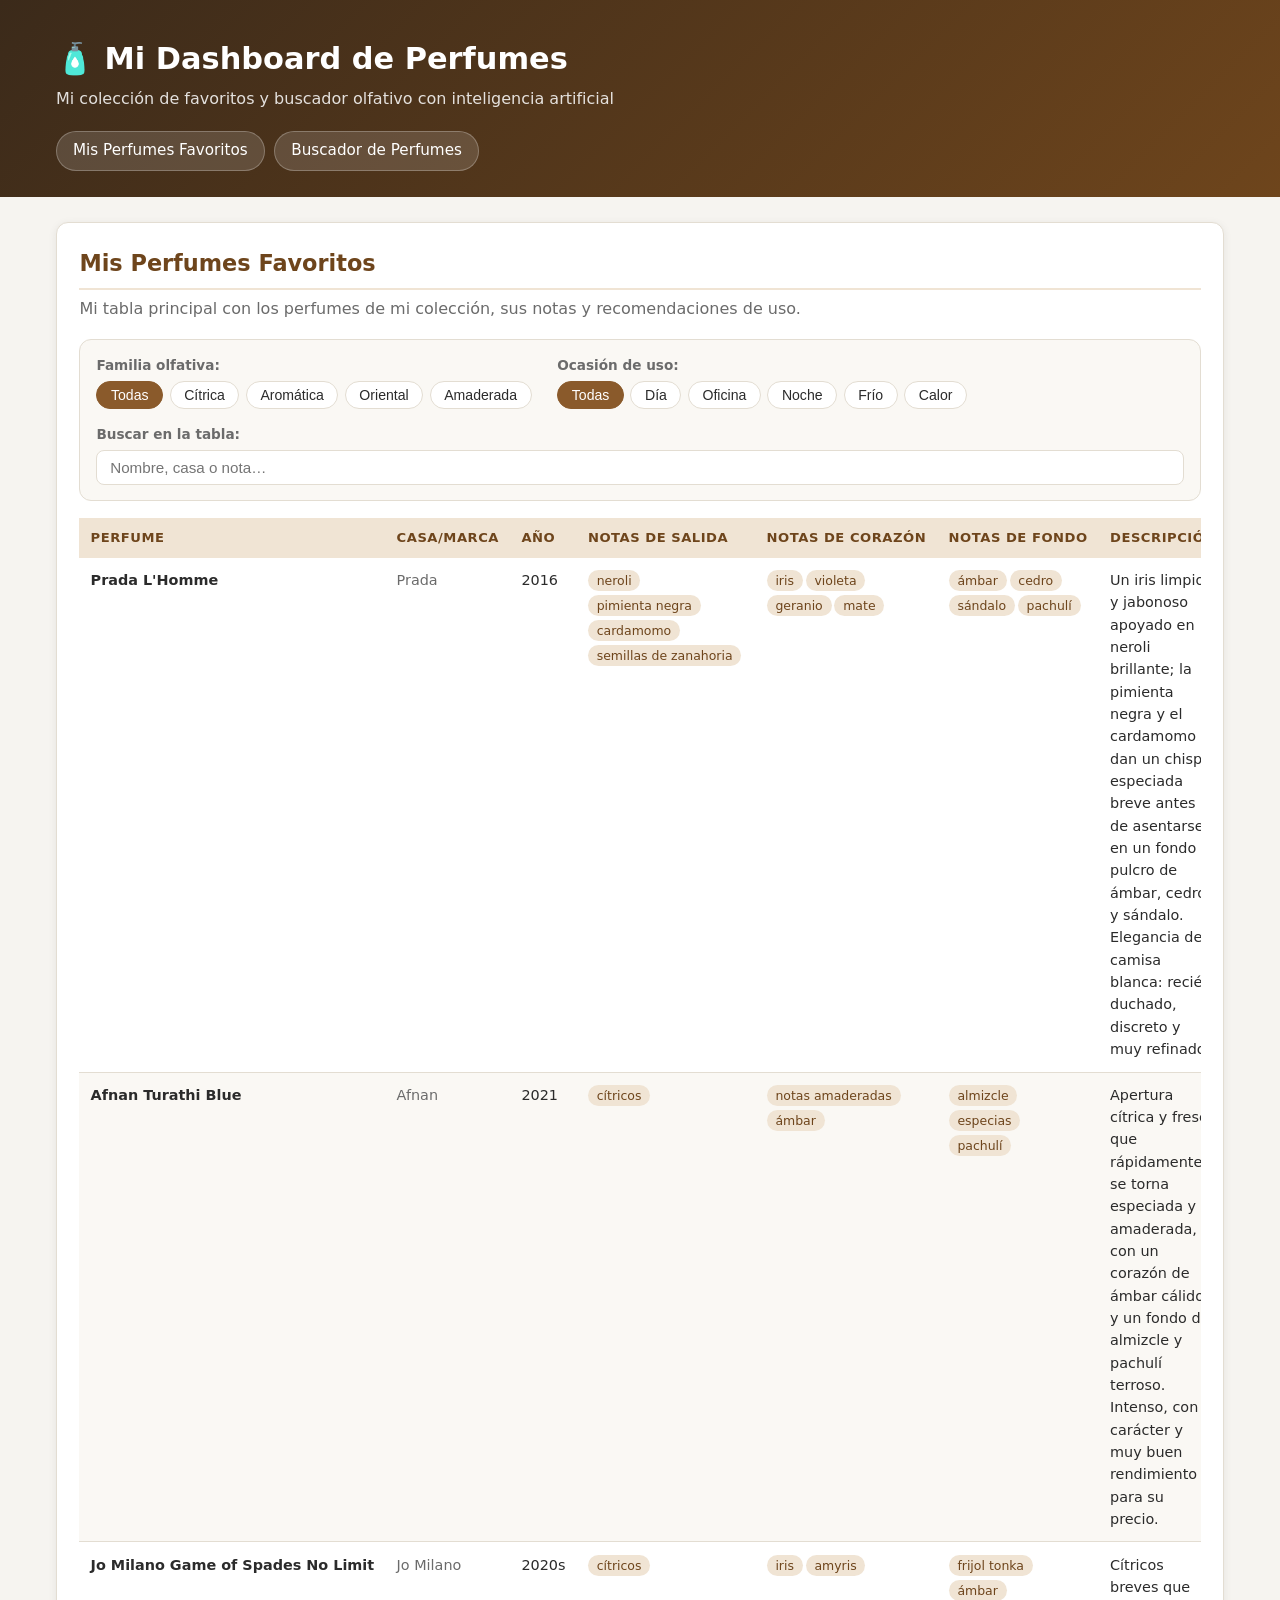
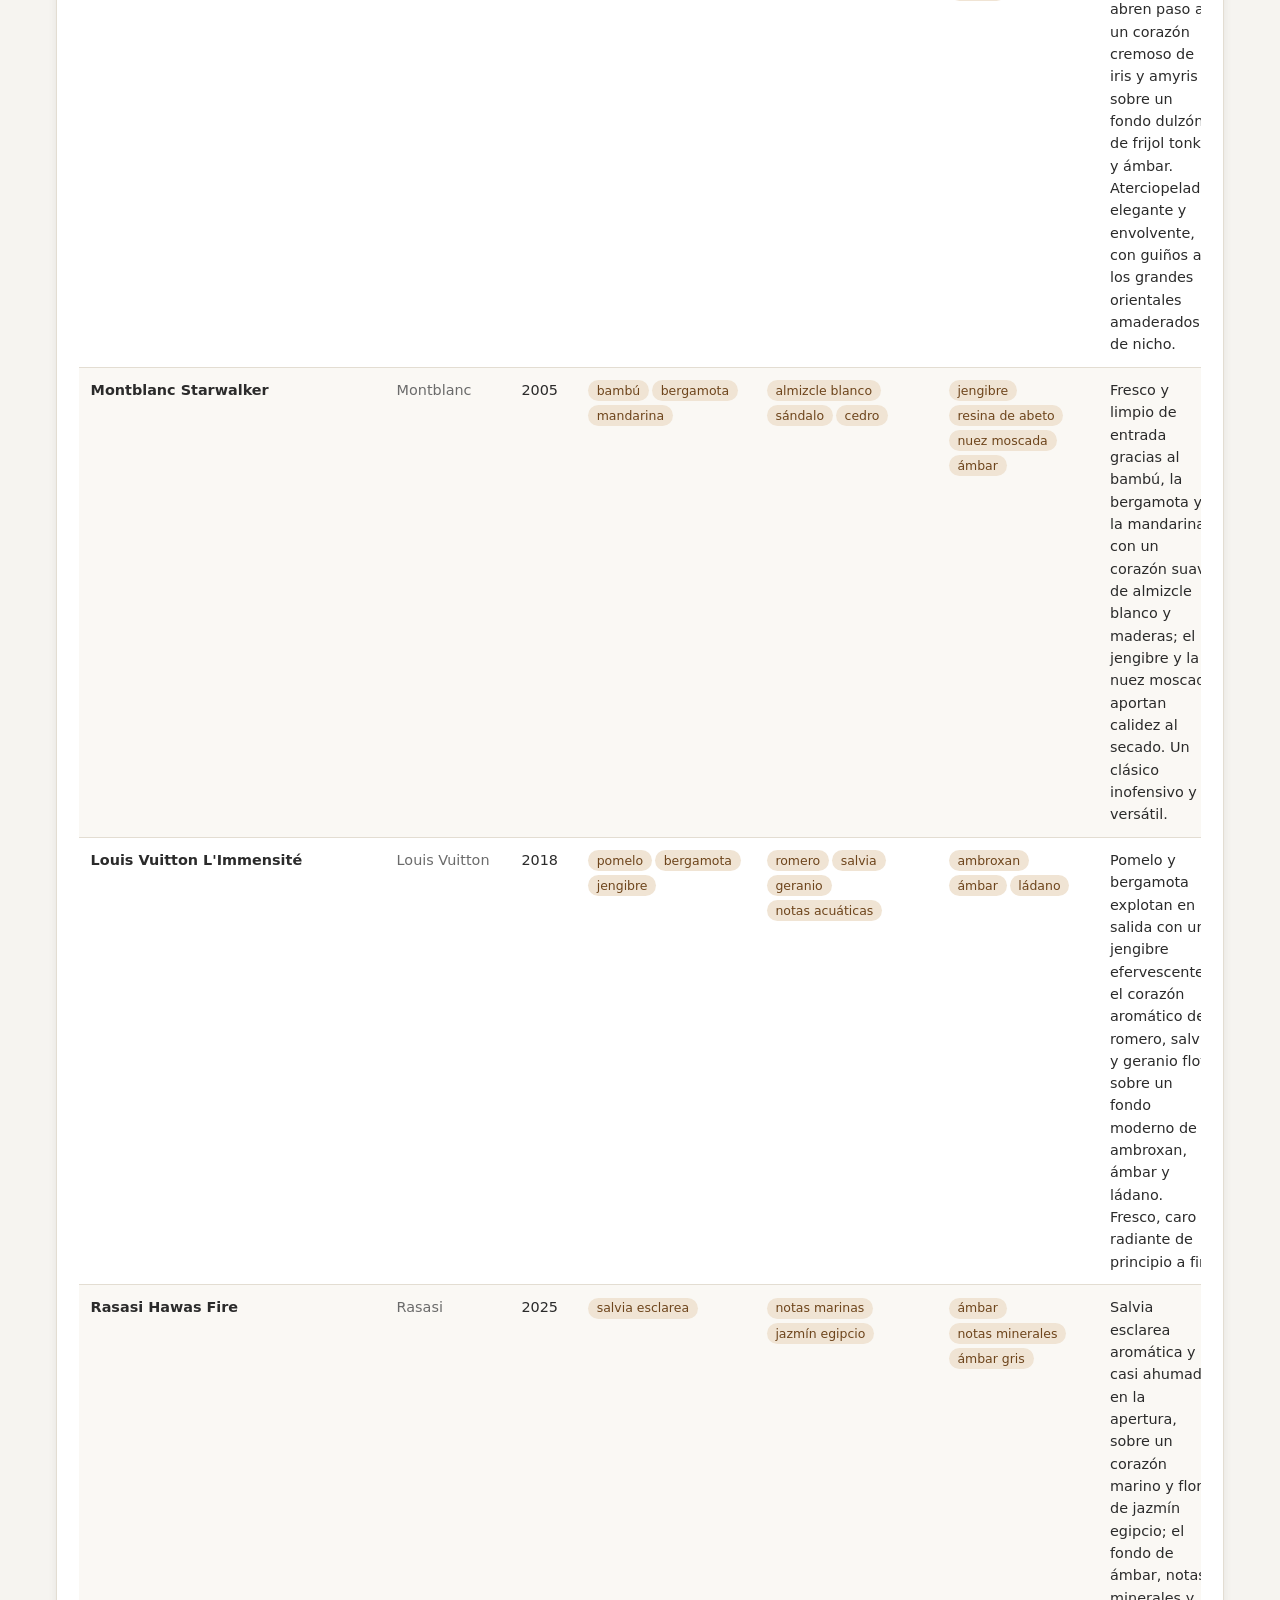
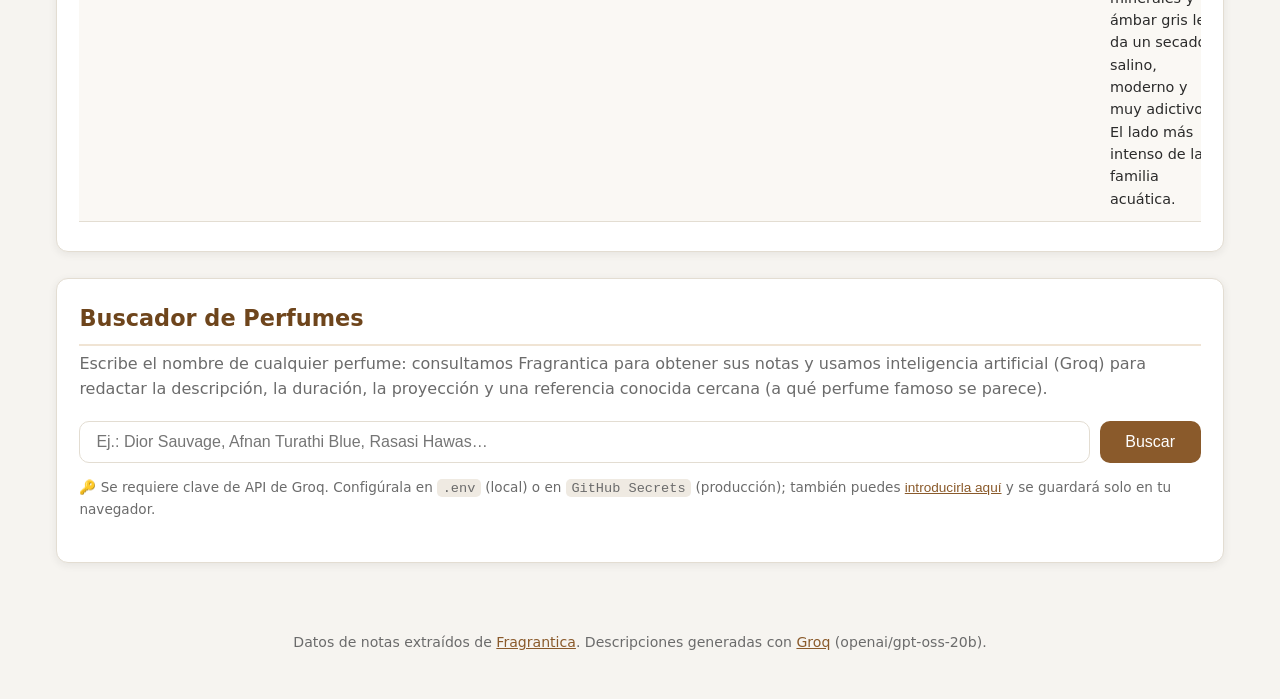
==== index.html @ b3ac0131 "Dashboard de perfumes: favoritos + buscador (Fragrantica + Groq)" ====
<!DOCTYPE html>
<html lang="es">
<head>
  <meta charset="UTF-8">
  <meta name="viewport" content="width=device-width, initial-scale=1.0">
  <title>Mi Dashboard de Perfumes</title>
  <meta name="description" content="Dashboard personal de perfumes: colección de favoritos y buscador con notas olfativas, duración, proyección y referencias conocidas.">
  <link rel="stylesheet" href="css/styles.css">
  <link rel="icon" href="data:image/svg+xml,<svg xmlns='http://www.w3.org/2000/svg' viewBox='0 0 100 100'><text y='.9em' font-size='90'>🧴</text></svg>">
</head>
<body>
  <header class="site-header">
    <div class="container">
      <h1>🧴 Mi Dashboard de Perfumes</h1>
      <p class="tagline">Mi colección de favoritos y buscador olfativo con inteligencia artificial</p>
      <nav class="main-nav">
        <a href="#favoritos">Mis Perfumes Favoritos</a>
        <a href="#buscador">Buscador de Perfumes</a>
      </nav>
    </div>
  </header>

  <main class="container">

    <!-- ===================== SECCIÓN 1: FAVORITOS ===================== -->
    <section id="favoritos" class="seccion">
      <h2>Mis Perfumes Favoritos</h2>
      <p class="seccion-desc">Mi tabla principal con los perfumes de mi colección, sus notas y recomendaciones de uso.</p>

      <div class="filtros" role="group" aria-label="Filtros de la tabla">
        <div class="filtro-grupo">
          <span class="filtro-titulo">Familia olfativa:</span>
          <div class="filtro-botones" id="filtro-familia">
            <button class="btn-filtro activo" data-familia="todas">Todas</button>
            <button class="btn-filtro" data-familia="cítrica">Cítrica</button>
            <button class="btn-filtro" data-familia="aromática">Aromática</button>
            <button class="btn-filtro" data-familia="oriental">Oriental</button>
            <button class="btn-filtro" data-familia="amaderada">Amaderada</button>
          </div>
        </div>
        <div class="filtro-grupo">
          <span class="filtro-titulo">Ocasión de uso:</span>
          <div class="filtro-botones" id="filtro-ocasion">
            <button class="btn-filtro activo" data-ocasion="todas">Todas</button>
            <button class="btn-filtro" data-ocasion="día">Día</button>
            <button class="btn-filtro" data-ocasion="oficina">Oficina</button>
            <button class="btn-filtro" data-ocasion="noche">Noche</button>
            <button class="btn-filtro" data-ocasion="frío">Frío</button>
            <button class="btn-filtro" data-ocasion="calor">Calor</button>
          </div>
        </div>
        <div class="filtro-grupo filtro-busqueda">
          <label class="filtro-titulo" for="buscar-tabla">Buscar en la tabla:</label>
          <input type="search" id="buscar-tabla" placeholder="Nombre, casa o nota…" autocomplete="off">
        </div>
      </div>

      <div class="tabla-contenedor">
        <table id="tabla-perfumes">
          <thead>
            <tr>
              <th>Perfume</th>
              <th>Casa/Marca</th>
              <th>Año</th>
              <th>Notas de Salida</th>
              <th>Notas de Corazón</th>
              <th>Notas de Fondo</th>
              <th>Descripción</th>
              <th>Duración</th>
              <th>Proyección</th>
              <th>Recomendación de uso</th>
            </tr>
          </thead>
          <tbody id="tbody-perfumes"></tbody>
        </table>
        <p id="tabla-vacia" class="tabla-vacia" hidden>No hay perfumes que coincidan con los filtros seleccionados.</p>
      </div>
    </section>

    <!-- ===================== SECCIÓN 2: BUSCADOR ===================== -->
    <section id="buscador" class="seccion">
      <h2>Buscador de Perfumes</h2>
      <p class="seccion-desc">
        Escribe el nombre de cualquier perfume: consultamos Fragrantica para obtener sus notas y usamos
        inteligencia artificial (Groq) para redactar la descripción, la duración, la proyección y una
        referencia conocida cercana (a qué perfume famoso se parece).
      </p>

      <form id="form-buscador" class="form-buscador">
        <input type="search" id="input-perfume" placeholder="Ej.: Dior Sauvage, Afnan Turathi Blue, Rasasi Hawas…" autocomplete="off" required>
        <button type="submit" id="btn-buscar">Buscar</button>
      </form>
      <p class="nota-api">
        🔑 Se requiere clave de API de Groq. Configúrala en <code>.env</code> (local) o en
        <code>GitHub Secrets</code> (producción); también puedes <button type="button" id="btn-config-clave" class="enlace-boton">introducirla aquí</button>
        y se guardará solo en tu navegador.
      </p>

      <div id="estado-busqueda" class="estado-busqueda" hidden></div>

      <article id="resultado" class="resultado" hidden></article>
    </section>

  </main>

  <footer class="site-footer">
    <div class="container">
      <p>Datos de notas extraídos de <a href="https://www.fragrantica.es/" target="_blank" rel="noopener">Fragrantica</a>.
      Descripciones generadas con <a href="https://groq.com" target="_blank" rel="noopener">Groq</a> (openai/gpt-oss-20b).</p>
    </div>
  </footer>

  <script src="js/config.js"></script>
  <script src="js/data.js"></script>
  <script src="js/app.js"></script>
  <script src="js/buscador.js"></script>
</body>
</html>
---- css/styles.css ----
/* ============================================================
   Dashboard de Perfumes — hoja de estilos
   ============================================================ */

:root {
  --fondo: #f6f4f0;
  --tarjeta: #ffffff;
  --texto: #2b2b2b;
  --texto-suave: #6b6b6b;
  --acento: #8a5a2b;       /* ámbar */
  --acento-oscuro: #6e451c;
  --acento-claro: #f0e4d4;
  --borde: #e3ddd2;
  --exito: #2e7d32;
  --error: #b3261e;
  --sombra: 0 2px 8px rgba(43, 43, 43, 0.08);
  --radio: 12px;
}

* { box-sizing: border-box; }

html { scroll-behavior: smooth; }

body {
  margin: 0;
  font-family: "Segoe UI", system-ui, -apple-system, Roboto, "Helvetica Neue", Arial, sans-serif;
  background: var(--fondo);
  color: var(--texto);
  line-height: 1.55;
}

.container {
  max-width: 1200px;
  margin: 0 auto;
  padding: 0 1rem;
}

/* ---------- Cabecera ---------- */
.site-header {
  background: linear-gradient(135deg, #3b2a1a 0%, #6e451c 100%);
  color: #fff;
  padding: 2.2rem 0 1.6rem;
}

.site-header h1 { margin: 0 0 0.3rem; font-size: 1.9rem; }
.tagline { margin: 0 0 1.2rem; opacity: 0.85; }

.main-nav { display: flex; gap: 0.6rem; flex-wrap: wrap; }
.main-nav a {
  color: #fff;
  text-decoration: none;
  background: rgba(255, 255, 255, 0.14);
  border: 1px solid rgba(255, 255, 255, 0.25);
  padding: 0.45rem 1rem;
  border-radius: 999px;
  font-size: 0.95rem;
  transition: background 0.2s;
}
.main-nav a:hover { background: rgba(255, 255, 255, 0.28); }

/* ---------- Secciones ---------- */
.seccion {
  background: var(--tarjeta);
  border: 1px solid var(--borde);
  border-radius: var(--radio);
  box-shadow: var(--sombra);
  margin: 1.6rem 0;
  padding: 1.4rem 1.4rem 1.8rem;
}

.seccion h2 {
  margin: 0 0 0.3rem;
  font-size: 1.4rem;
  color: var(--acento-oscuro);
  border-bottom: 2px solid var(--acento-claro);
  padding-bottom: 0.5rem;
}

.seccion-desc { color: var(--texto-suave); margin-top: 0.4rem; }

/* ---------- Filtros ---------- */
.filtros {
  display: flex;
  flex-wrap: wrap;
  gap: 0.9rem 1.6rem;
  align-items: flex-end;
  margin: 1.1rem 0;
  padding: 0.9rem 1rem;
  background: #faf8f4;
  border: 1px solid var(--borde);
  border-radius: var(--radio);
}

.filtro-grupo { display: flex; flex-direction: column; gap: 0.35rem; }
.filtro-titulo { font-size: 0.85rem; font-weight: 600; color: var(--texto-suave); }

.filtro-botones { display: flex; flex-wrap: wrap; gap: 0.4rem; }

.btn-filtro {
  border: 1px solid var(--borde);
  background: #fff;
  color: var(--texto);
  padding: 0.32rem 0.85rem;
  border-radius: 999px;
  cursor: pointer;
  font-size: 0.88rem;
  transition: all 0.15s;
}
.btn-filtro:hover { border-color: var(--acento); color: var(--acento-oscuro); }
.btn-filtro.activo {
  background: var(--acento);
  border-color: var(--acento);
  color: #fff;
}

.filtro-busqueda { flex: 1 1 220px; }
.filtro-busqueda input {
  width: 100%;
  padding: 0.5rem 0.8rem;
  border: 1px solid var(--borde);
  border-radius: 8px;
  font-size: 0.95rem;
}
.filtro-busqueda input:focus { outline: 2px solid var(--acento-claro); border-color: var(--acento); }

/* ---------- Tabla ---------- */
.tabla-contenedor { overflow-x: auto; }

#tabla-perfumes {
  width: 100%;
  border-collapse: collapse;
  font-size: 0.9rem;
  min-width: 1080px;
}

#tabla-perfumes thead th {
  background: var(--acento-claro);
  color: var(--acento-oscuro);
  text-align: left;
  padding: 0.6rem 0.7rem;
  font-size: 0.82rem;
  text-transform: uppercase;
  letter-spacing: 0.04em;
  position: sticky;
  top: 0;
  white-space: nowrap;
}

#tabla-perfumes tbody td {
  padding: 0.7rem;
  border-bottom: 1px solid var(--borde);
  vertical-align: top;
}

#tabla-perfumes tbody tr:nth-child(even) { background: #faf8f4; }
#tabla-perfumes tbody tr:hover { background: var(--acento-claro); }

#tabla-perfumes td.col-perfume { font-weight: 700; white-space: nowrap; }
#tabla-perfumes td.col-casa { white-space: nowrap; color: var(--texto-suave); }
#tabla-perfumes td.col-ano { white-space: nowrap; }
#tabla-perfumes td.notas { min-width: 130px; }

.pastilla {
  display: inline-block;
  background: var(--acento-claro);
  color: var(--acento-oscuro);
  border-radius: 999px;
  padding: 0.05rem 0.55rem;
  margin: 0 0.18rem 0.18rem 0;
  font-size: 0.78rem;
  white-space: nowrap;
}

.pastilla-ocasion {
  background: #e8efe6;
  color: #2e5d33;
}

.duracion { font-weight: 700; color: var(--acento-oscuro); white-space: nowrap; }

.tabla-vacia { color: var(--texto-suave); font-style: italic; padding: 1rem; }

/* ---------- Buscador ---------- */
.form-buscador {
  display: flex;
  gap: 0.6rem;
  margin: 1.2rem 0 0.6rem;
  flex-wrap: wrap;
}

.form-buscador input {
  flex: 1 1 320px;
  padding: 0.7rem 1rem;
  font-size: 1rem;
  border: 1px solid var(--borde);
  border-radius: 10px;
}
.form-buscador input:focus { outline: 2px solid var(--acento-claro); border-color: var(--acento); }

.form-buscador button, .btn-accion {
  background: var(--acento);
  color: #fff;
  border: none;
  border-radius: 10px;
  padding: 0.7rem 1.6rem;
  font-size: 1rem;
  cursor: pointer;
  transition: background 0.2s;
}
.form-buscador button:hover, .btn-accion:hover { background: var(--acento-oscuro); }
.form-buscador button:disabled { background: #c9bcab; cursor: wait; }

.nota-api { font-size: 0.85rem; color: var(--texto-suave); }
.nota-api code {
  background: #efeae2;
  padding: 0.1rem 0.35rem;
  border-radius: 5px;
}
.enlace-boton {
  background: none;
  border: none;
  color: var(--acento);
  text-decoration: underline;
  cursor: pointer;
  font-size: inherit;
  padding: 0;
}

.estado-busqueda {
  margin: 1rem 0;
  padding: 0.8rem 1rem;
  border-radius: 10px;
  background: #eef3fb;
  border: 1px solid #cfdcee;
  color: #1c4587;
  font-size: 0.95rem;
}
.estado-busqueda.error {
  background: #fdecea;
  border-color: #f5c6c0;
  color: var(--error);
}
.estado-busqueda .paso { display: block; margin: 0.15rem 0; }

/* ---------- Resultado ---------- */
.resultado {
  margin-top: 1.2rem;
  border: 1px solid var(--borde);
  border-radius: var(--radio);
  overflow: hidden;
}

.resultado-cabecera {
  background: linear-gradient(135deg, #3b2a1a, #6e451c);
  color: #fff;
  padding: 1.1rem 1.3rem;
}
.resultado-cabecera h3 { margin: 0; font-size: 1.25rem; }
.resultado-cabecera p { margin: 0.2rem 0 0; opacity: 0.85; font-size: 0.9rem; }

.resultado-cuerpo { padding: 1.2rem 1.3rem; display: grid; gap: 1rem; }

.bloque-notas {
  display: grid;
  grid-template-columns: repeat(auto-fit, minmax(220px, 1fr));
  gap: 0.8rem;
}
.nota-bloque {
  background: #faf8f4;
  border: 1px solid var(--borde);
  border-radius: 10px;
  padding: 0.8rem 1rem;
}
.nota-bloque h4 {
  margin: 0 0 0.45rem;
  font-size: 0.82rem;
  text-transform: uppercase;
  letter-spacing: 0.05em;
  color: var(--acento-oscuro);
}

.bloque-detalle { display: grid; grid-template-columns: repeat(auto-fit, minmax(240px, 1fr)); gap: 0.8rem; }
.detalle-item {
  border-left: 4px solid var(--acento);
  background: #faf8f4;
  border-radius: 0 10px 10px 0;
  padding: 0.7rem 1rem;
}
.detalle-item h4 {
  margin: 0 0 0.3rem;
  font-size: 0.78rem;
  text-transform: uppercase;
  letter-spacing: 0.05em;
  color: var(--texto-suave);
}
.detalle-item p { margin: 0; }

.referencia {
  background: var(--acento-claro);
  border: 1px dashed var(--acento);
  border-radius: 10px;
  padding: 0.9rem 1.1rem;
}
.referencia h4 { margin: 0 0 0.3rem; color: var(--acento-oscuro); }
.referencia p { margin: 0; font-size: 1.02rem; }

.resultado-fuente { font-size: 0.8rem; color: var(--texto-suave); }
.resultado-fuente a { color: var(--acento); }

/* ---------- Pie ---------- */
.site-footer {
  margin-top: 2rem;
  padding: 1.4rem 0 2rem;
  color: var(--texto-suave);
  font-size: 0.88rem;
  text-align: center;
}
.site-footer a { color: var(--acento); }

/* ---------- Responsive ---------- */
@media (max-width: 720px) {
  .site-header h1 { font-size: 1.5rem; }
  .seccion { padding: 1rem 0.9rem 1.3rem; }
  .form-buscador button { width: 100%; }
}

@media (prefers-reduced-motion: reduce) {
  html { scroll-behavior: auto; }
  * { transition: none; }
}
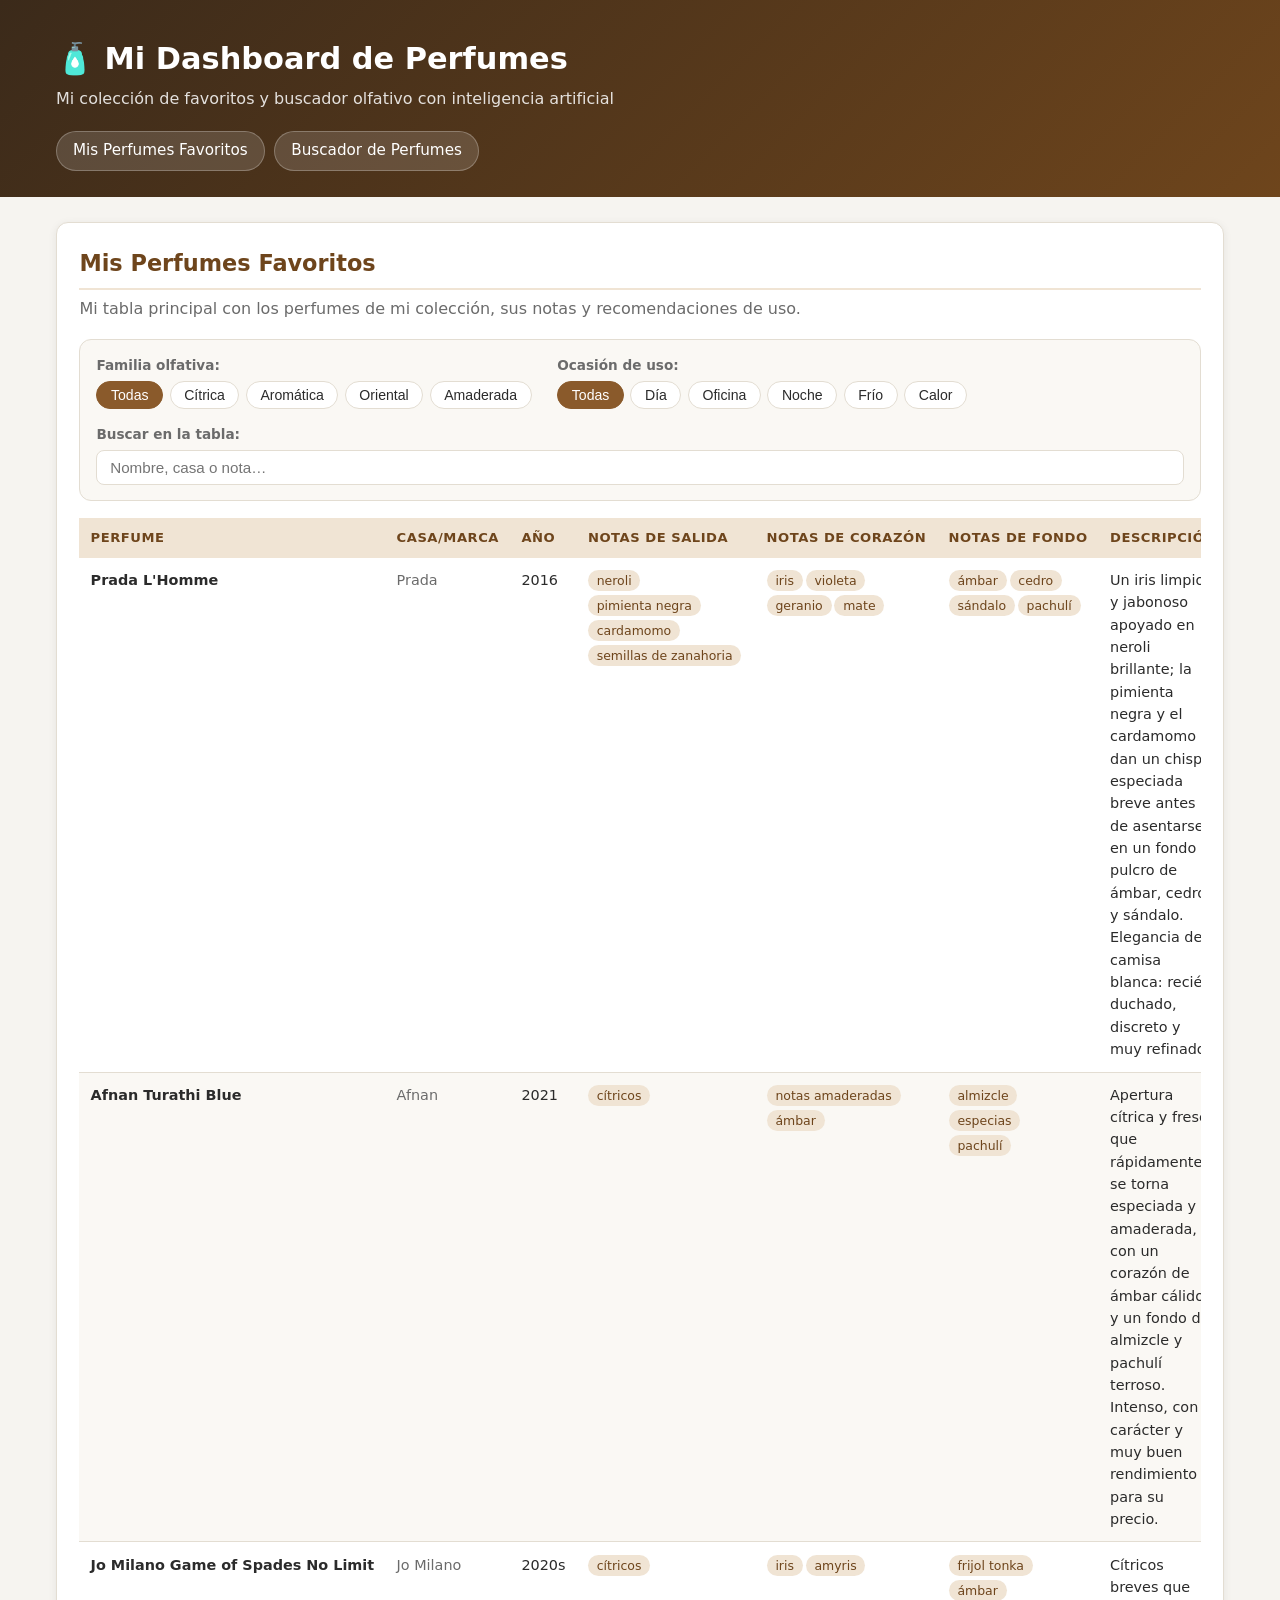
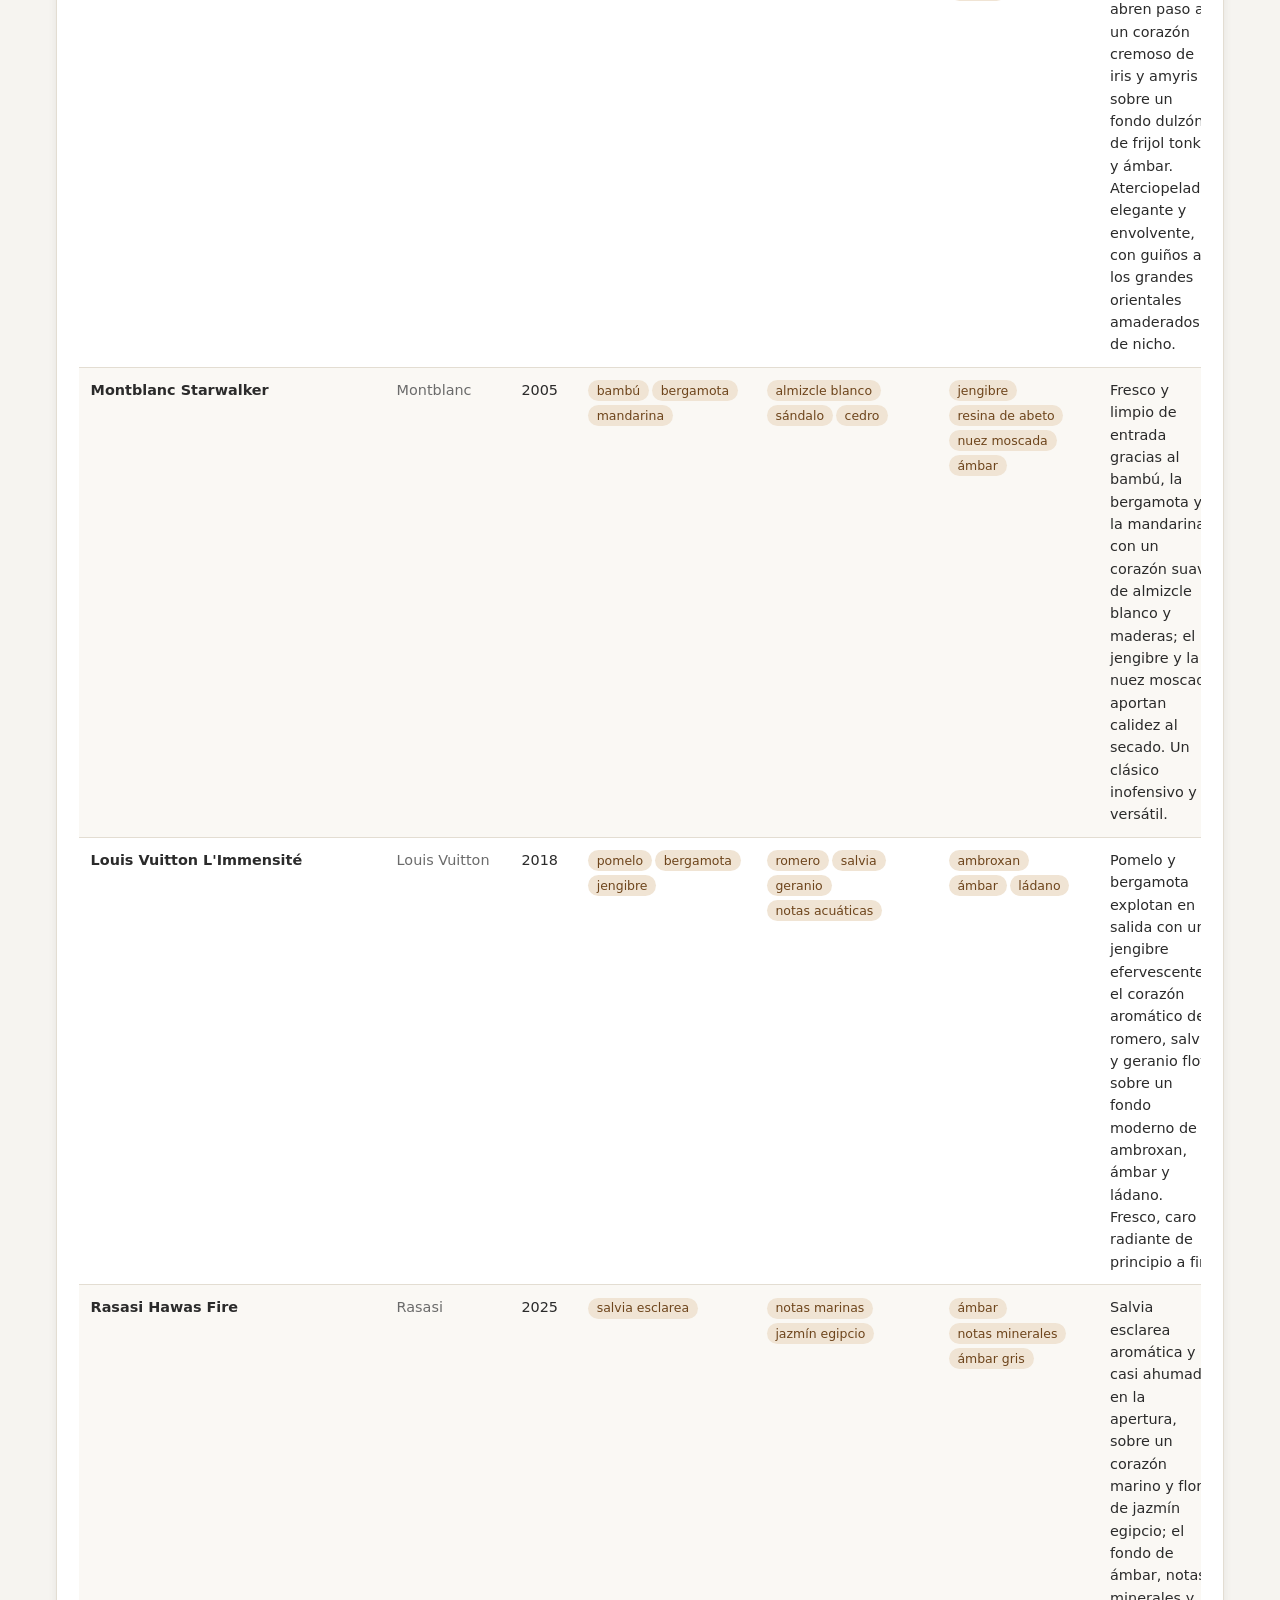
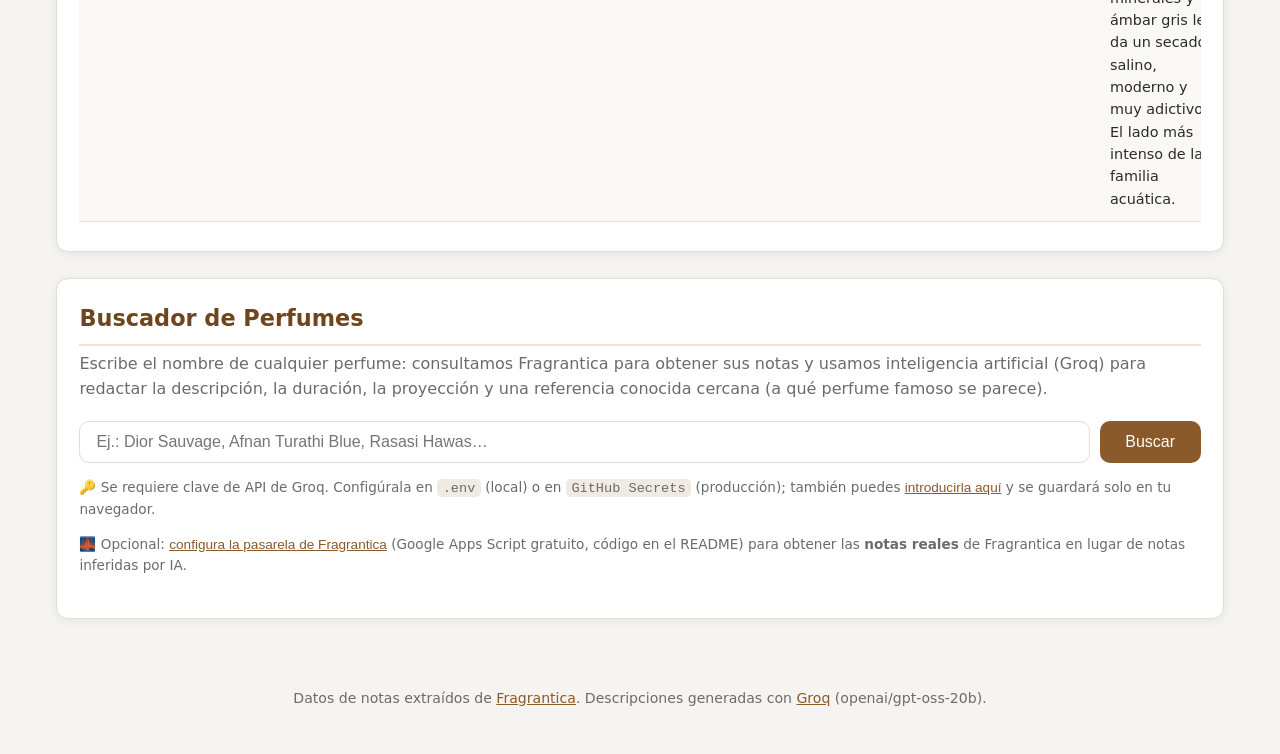
==== commit b7cb2043: "Buscador v2: modo solo-IA por defecto + pasarela opcional de Fragrantica (Apps Script)" ====
--- a/index.html
+++ b/index.html
@@ -95,6 +95,11 @@
         <code>GitHub Secrets</code> (producción); también puedes <button type="button" id="btn-config-clave" class="enlace-boton">introducirla aquí</button>
         y se guardará solo en tu navegador.
       </p>
+      <p class="nota-api">
+        🌉 Opcional: <button type="button" id="btn-config-pasarela" class="enlace-boton">configura la pasarela de Fragrantica</button>
+        (Google Apps Script gratuito, código en el README) para obtener las <strong>notas reales</strong>
+        de Fragrantica en lugar de notas inferidas por IA.
+      </p>
 
       <div id="estado-busqueda" class="estado-busqueda" hidden></div>
 
